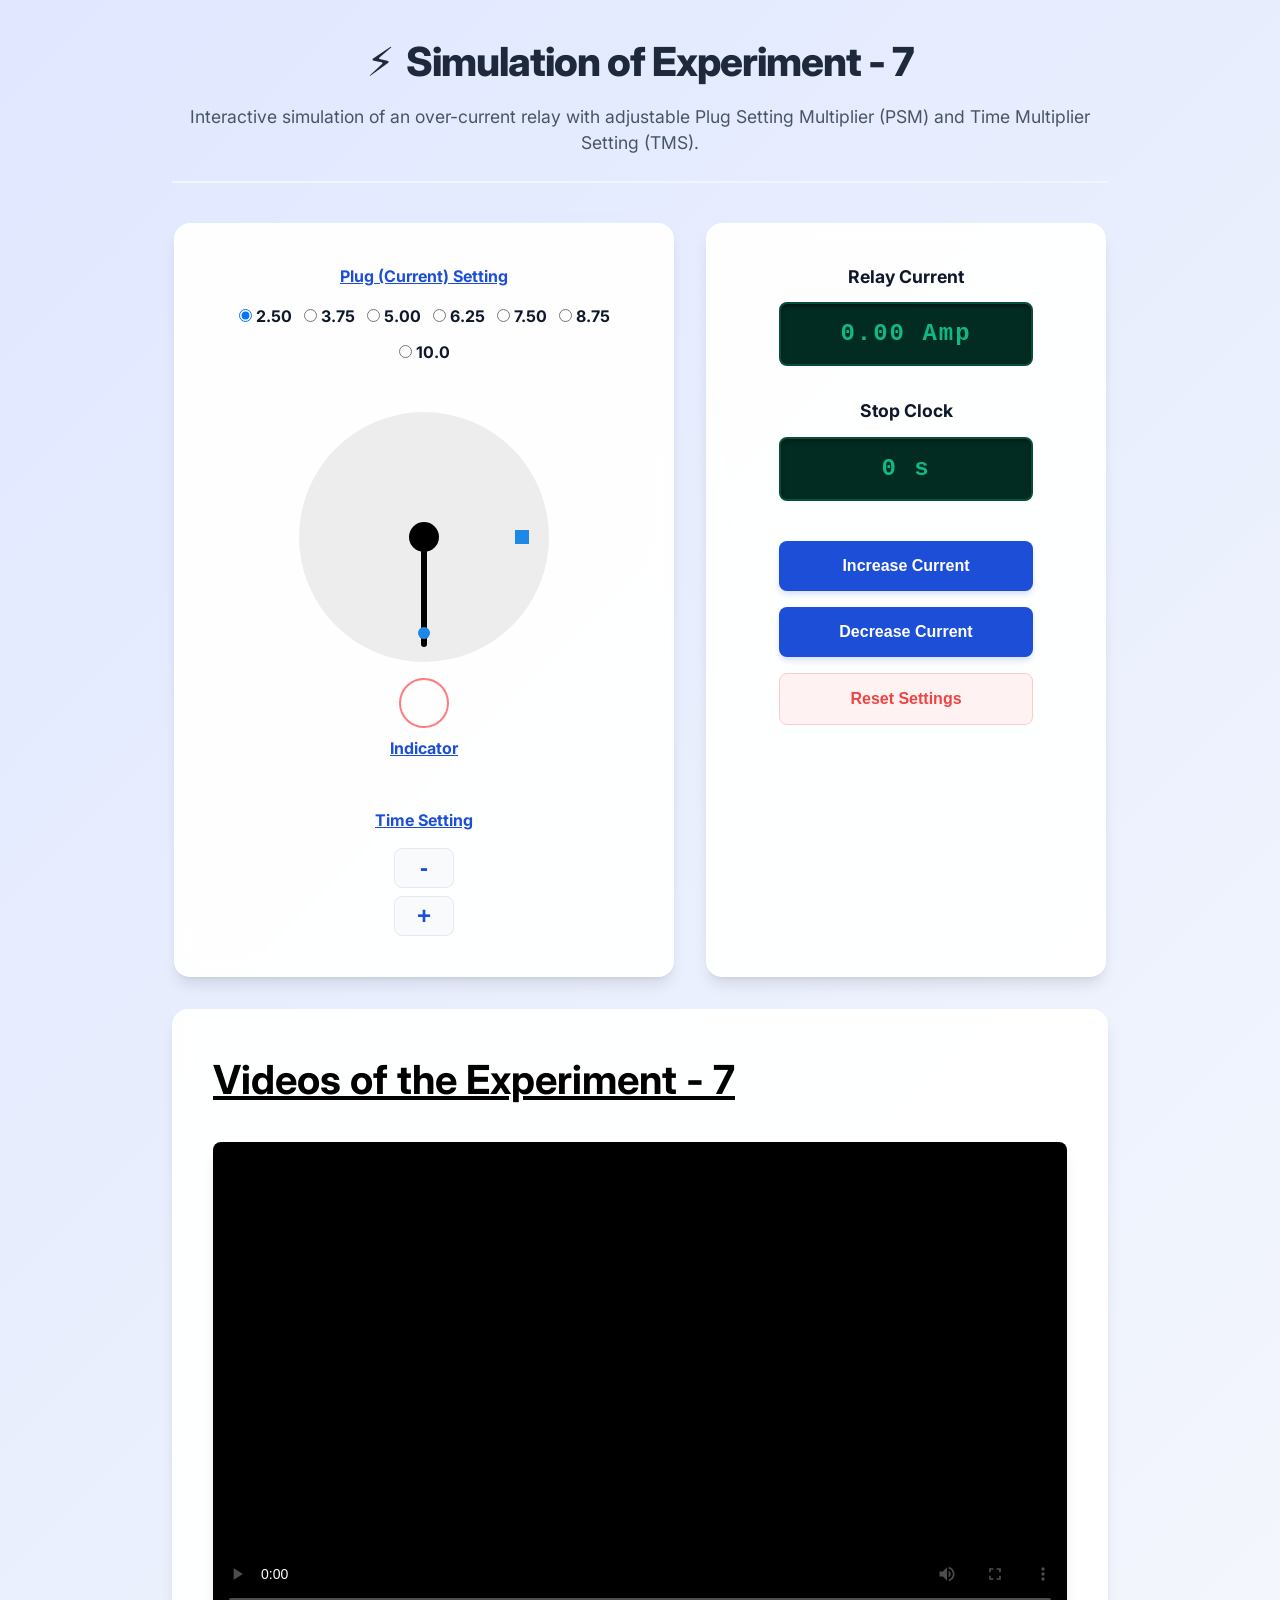
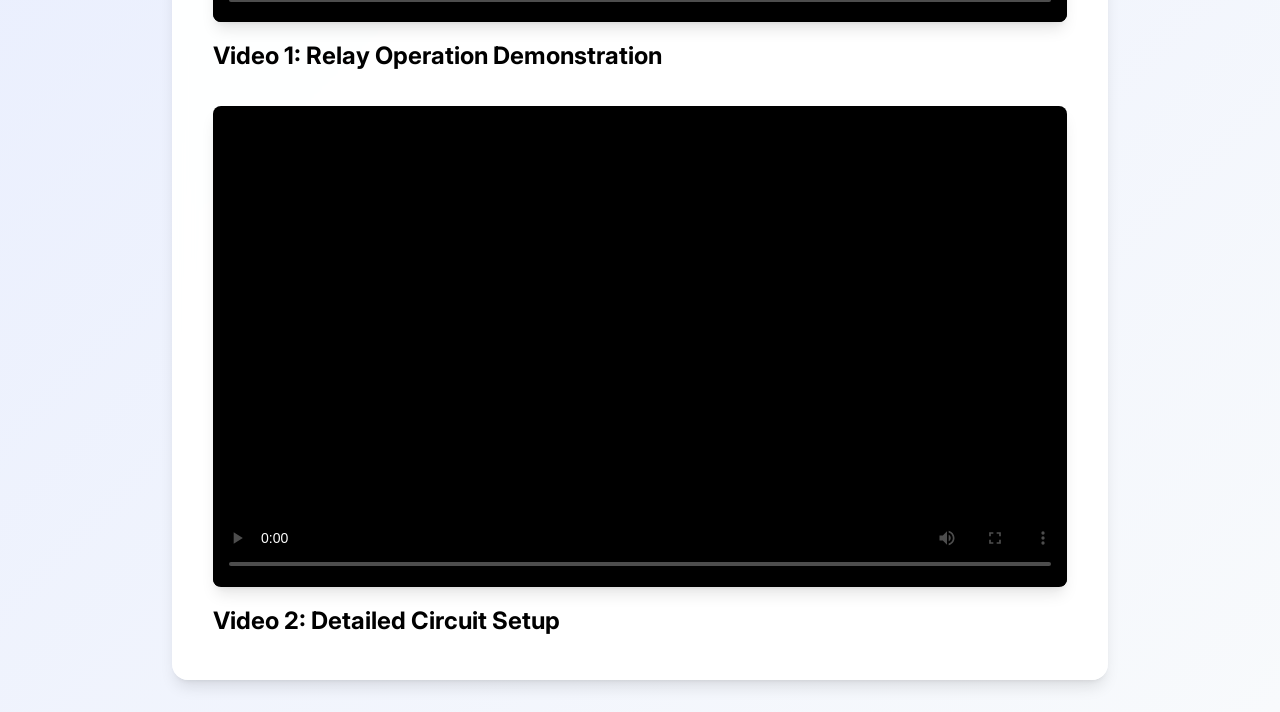
==== experiment/simulation/index.html @ 0c5b054a "Update index.html" ====
<!DOCTYPE html>
<html lang="en">
<head>
    <meta charset="UTF-8">
    <meta name="viewport" content="width=device-width, initial-scale=1.0">
    <title>Over-Current Relay Simulation</title>
    <link rel="stylesheet" href="css/style.css">
    <link href="https://fonts.googleapis.com/css2?family=Inter:wght@400;500;600;700&display=swap" rel="stylesheet">
</head>
<body>
    <div class="app-container">
        <header class="app-header">
            <div class="header-title">
                <span class="icon">⚡</span> Simulation of Experiment - 7
            </div>
            <p class="header-subtitle">Interactive simulation of an over-current relay with adjustable Plug Setting Multiplier (PSM) and Time Multiplier Setting (TMS).</p>
        </header>
        
        <main class="main-content">
            <div class="simulation-layout">
                <!-- Left Panel: Settings & Visualizer -->
                <div class="panel card left-panel">
                    <h3 class="panel-title">Relay Settings</h3>
                    
                    <div class="setting-group">
                        <label class="setting-label">Plug (Current) Setting</label>
                        <div class="radio-group" id="psmGroup">
                            <label><input type="radio" name="psm" value="2.50" checked> 2.50</label>
                            <label><input type="radio" name="psm" value="3.75"> 3.75</label>
                            <label><input type="radio" name="psm" value="5.00"> 5.00</label>
                            <label><input type="radio" name="psm" value="6.25"> 6.25</label>
                            <label><input type="radio" name="psm" value="7.50"> 7.50</label>
                            <label><input type="radio" name="psm" value="8.75"> 8.75</label>
                            <label><input type="radio" name="psm" value="10.0"> 10.0</label>
                        </div>
                    </div>

                    <div class="visualizer">
                        <div class="disc-container">
                            <div class="disc" id="relayDisc">
                                <div class="needle"></div>
                                <div class="disc-center"></div>
                                <div class="moving-contact"></div>
                            </div>
                            <div class="fixed-contact"></div>
                        </div>
                        <div class="indicator" id="tripIndicator"></div>
                        <div class="indicator-label">Indicator</div>
                    </div>

                    <div class="setting-group">
                        <label class="setting-label">Time Setting</label>
                        <div class="tms-controls">
                            <button class="tms-btn" id="decTms">-</button>
                            <div class="tms-value" id="tmsValue">1.0</div>
                            <button class="tms-btn" id="incTms">+</button>
                        </div>
                    </div>
                </div>

                <!-- Right Panel: Controls & Display -->
                <div class="panel card right-panel">
                    <h3 class="panel-title">Instrumentation</h3>

                    <div class="display-group">
                        <label class="display-label">Relay Current</label>
                        <div class="digital-display" id="relayCurrentDisplay">0.00 Amp</div>
                    </div>

                    <div class="display-group">
                        <label class="display-label">Stop Clock</label>
                        <div class="digital-display" id="stopClockDisplay">0.000 s</div>
                    </div>

                    <div class="control-actions">
                        <button class="action-btn" id="incCurrentBtn">Increase Current</button>
                        <button class="action-btn" id="decCurrentBtn">Decrease Current</button>
                        <button class="action-btn reset-btn" id="resetBtn">Reset Settings</button>
                    </div>
                </div>
            </div>
            
            <div class="video-section card">
                <h3 class="panel-title">Videos of the Experiment - 7</h3>
                <div class="video-grid">
                    <div class="video-item">
                        <div class="video-wrapper">
                            <!-- Placeholder for Video 1 -->
                            <video controls poster="https://via.placeholder.com/640x360.png?text=Video+1+Preview">
                                <source src="Exp7.mp4" type="video/mp4">
                                Your browser does not support the video tag.
                            </video>
                        </div>
                        <div class="video-title">Video 1: Relay Operation Demonstration</div>
                    </div>
                    <div class="video-item">
                        <div class="video-wrapper">
                            <!-- Placeholder for Video 2 -->
                            <video controls poster="https://via.placeholder.com/640x360.png?text=Video+2+Preview">
                                <source src="Video7.mp4" type="video/mp4">
                                Your browser does not support the video tag.
                            </video>
                        </div>
                        <div class="video-title">Video 2: Detailed Circuit Setup</div>
                    </div>
                </div>
            </div>
        </main>
    </div>
    
    <script src="js/sim.js"></script>
</body>
</html>
---- experiment/simulation/css/style.css ----
:root {
    --primary-color: #1d4ed8;
    --primary-light: #eff6ff;
    --bg-color: #f1f5f9;
    --card-bg: rgba(255, 255, 255, 0.95);
    --text-main: #0f172a;
    --success: #10b981;
    --danger: #ef4444;
    --digital-bg: #022c22;
    --digital-text: #10b981;
    --border: #e2e8f0;
    --shadow: 0 10px 15px -3px rgb(0 0 0 / 0.1), 0 4px 6px -4px rgb(0 0 0 / 0.1);
}

* {
    box-sizing: border-box;
    margin: 0;
    padding: 0;
}

body {
    font-family: 'Inter', system-ui, -apple-system, sans-serif;
    background: linear-gradient(135deg, #e0e7ff 0%, #f8fafc 100%);
    color: var(--text-main);
    line-height: 1.5;
    min-height: 100vh;
}

.app-container {
    max-width: 1000px;
    margin: 0 auto;
    padding: 2rem;
}

.app-header {
    margin-bottom: 2.5rem;
    padding-bottom: 1.5rem;
    border-bottom: 2px solid var(--primary-light);
    text-align: center;
}

.header-title {
    font-size: 2.5rem;
    font-weight: 800;
    color: #1e293b;
    letter-spacing: -0.025em;
    display: flex;
    justify-content: center;
    align-items: center;
    gap: 0.75rem;
}

.header-subtitle {
    color: #475569;
    font-size: 1.1rem;
    margin-top: 0.75rem;
}

.simulation-layout {
    display: flex;
    justify-content: center;
    gap: 2rem;
    margin-bottom: 2rem;
}

.card {
    background: var(--card-bg);
    border: 1px solid rgba(255, 255, 255, 0.5);
    padding: 2.5rem;
    border-radius: 16px;
    box-shadow: var(--shadow);
    backdrop-filter: blur(10px);
}

.left-panel {
    flex: 1;
    max-width: 500px;
}

.right-panel {
    flex: 1;
    max-width: 400px;
}

.panel-title {
    font-size: 1.2rem;
    font-weight: 700;
    margin-bottom: 1.5rem;
    color: var(--primary-color);
    text-decoration: underline;
    text-align: center;
    display: none; /* Hidden because original UI didn't have these titles */
}

/* Let's show specific titles matching the image */
.setting-label {
    display: block;
    font-weight: 700;
    margin-bottom: 1rem;
    color: var(--primary-color);
    text-decoration: underline;
    text-align: center;
}

.radio-group {
    display: flex;
    flex-wrap: wrap;
    gap: 0.75rem;
    justify-content: center;
    font-weight: bold;
}

.radio-group label {
    display: flex;
    align-items: center;
    gap: 0.25rem;
    font-size: 1rem;
    cursor: pointer;
}

/* Disc Visualizer */
.visualizer {
    display: flex;
    flex-direction: column;
    align-items: center;
    margin: 3rem 0;
}

.disc-container {
    width: 250px;
    height: 250px;
    background-color: #ededed;
    border-radius: 50%;
    position: relative;
    margin-bottom: 1rem;
}

.disc {
    width: 100%;
    height: 100%;
    border-radius: 50%;
    position: relative;
    transform: rotate(0deg);
    transform-origin: center center;
}

.disc-center {
    width: 30px;
    height: 30px;
    background-color: #000;
    border-radius: 50%;
    position: absolute;
    top: 50%;
    left: 50%;
    transform: translate(-50%, -50%);
    z-index: 10;
}

.needle {
    width: 6px;
    height: 110px;
    background-color: #000;
    position: absolute;
    top: 50%;
    left: calc(50% - 3px);
    transform-origin: top center;
    border-radius: 3px;
    z-index: 5;
}

.moving-contact {
    width: 12px;
    height: 12px;
    background-color: #1e88e5; /* Blue dot on needle */
    border-radius: 50%;
    position: absolute;
    top: calc(50% + 90px);
    left: calc(50% - 6px);
    z-index: 6;
}

.fixed-contact {
    width: 14px;
    height: 14px;
    background-color: #1e88e5; /* Blue square */
    position: absolute;
    top: 50%;
    right: 20px;
    transform: translateY(-50%);
}

.indicator {
    width: 50px;
    height: 50px;
    border-radius: 50%;
    border: 2px solid #ff7b7b;
    background-color: transparent;
    transition: background-color 0.1s ease;
}

.indicator.tripped {
    background-color: var(--danger);
    border-color: var(--danger);
}

.indicator-label {
    margin-top: 0.5rem;
    font-weight: 700;
    color: var(--primary-color);
    text-decoration: underline;
}

/* Time Setting */
.tms-controls {
    display: flex;
    flex-direction: column;
    align-items: center;
    gap: 0.5rem;
}

.tms-btn {
    width: 60px;
    height: 40px;
    border: 1px solid var(--border);
    background-color: #f8fafc;
    font-size: 1.5rem;
    font-weight: bold;
    cursor: pointer;
    border-radius: 8px;
    color: var(--primary-color);
    transition: all 0.2s ease;
}

.tms-btn:hover {
    background-color: var(--primary-light);
    border-color: var(--primary-color);
}

.tms-btn:active {
    transform: scale(0.95);
}

.tms-value {
    display: none; 
}

/* Instrumentation Panel */
.display-group {
    margin-bottom: 2rem;
    text-align: center;
}

.display-label {
    display: block;
    font-weight: 700;
    color: var(--text-main);
    margin-bottom: 0.75rem;
    font-size: 1.1rem;
}

.digital-display {
    background-color: var(--digital-bg);
    color: var(--digital-text);
    font-family: 'Courier New', Courier, monospace;
    font-size: 1.5rem;
    font-weight: bold;
    padding: 0.75rem;
    border-radius: 8px;
    border: 2px solid #064e3b;
    box-shadow: inset 0 2px 4px rgba(0,0,0,0.5);
    margin: 0 auto;
    width: 80%;
    text-align: center;
    letter-spacing: 2px;
}

.control-actions {
    display: flex;
    flex-direction: column;
    gap: 1rem;
    margin-top: 2.5rem;
    align-items: center;
}

.action-btn {
    width: 80%;
    padding: 1rem;
    background: var(--primary-color);
    color: white;
    border: none;
    border-radius: 8px;
    font-weight: 600;
    font-size: 1rem;
    cursor: pointer;
    transition: all 0.2s ease;
    box-shadow: 0 4px 6px -1px rgba(29, 78, 216, 0.2);
}

.action-btn:hover {
    background: #1e40af;
    transform: translateY(-1px);
    box-shadow: 0 6px 8px -1px rgba(29, 78, 216, 0.3);
}

.action-btn:active {
    transform: translateY(1px);
    box-shadow: 0 2px 4px -1px rgba(29, 78, 216, 0.2);
}

.reset-btn {
    background: #fef2f2;
    color: var(--danger);
    border: 1px solid #fecaca;
    box-shadow: none;
}

.reset-btn:hover {
    background: #fee2e2;
    border-color: #fca5a5;
    box-shadow: none;
}

/* Video Section */
.video-section {
    margin-top: 2rem;
    max-width: 1000px;
    margin-left: auto;
    margin-right: auto;
}

.video-section .panel-title {
    display: block;
    font-size: 2.5rem;
    color: #000;
    text-decoration: underline;
    text-align: left;
    margin-bottom: 2rem;
}

.video-grid {
    display: flex;
    flex-direction: column;
    gap: 2rem;
}

.video-item {
    display: flex;
    flex-direction: column;
    gap: 1rem;
}

.video-title {
    font-size: 1.5rem;
    font-weight: 700;
    color: #000;
}

.video-wrapper {
    background: #000;
    border-radius: 8px;
    overflow: hidden;
    position: relative;
    padding-bottom: 56.25%; /* 16:9 aspect ratio */
    box-shadow: var(--shadow);
}

.video-wrapper video {
    position: absolute;
    top: 0;
    left: 0;
    width: 100%;
    height: 100%;
    border: none;
    outline: none;
}
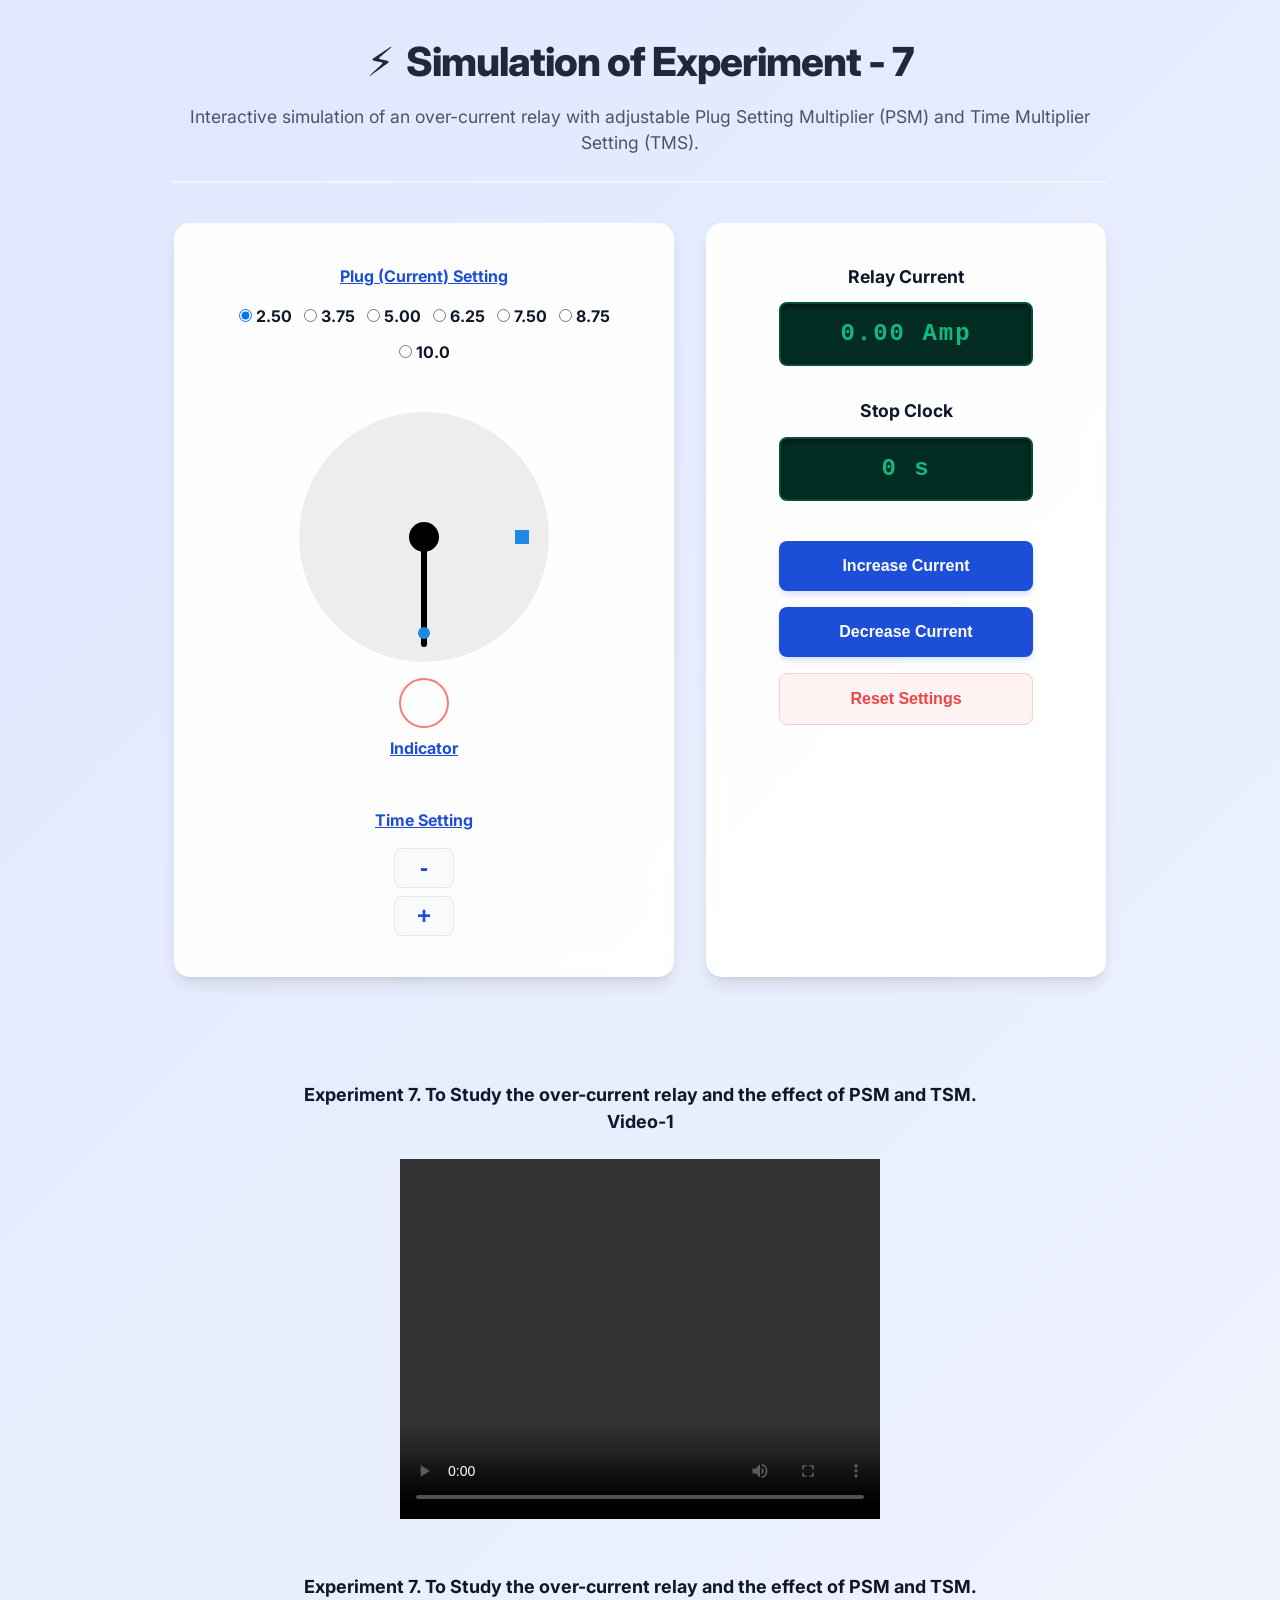
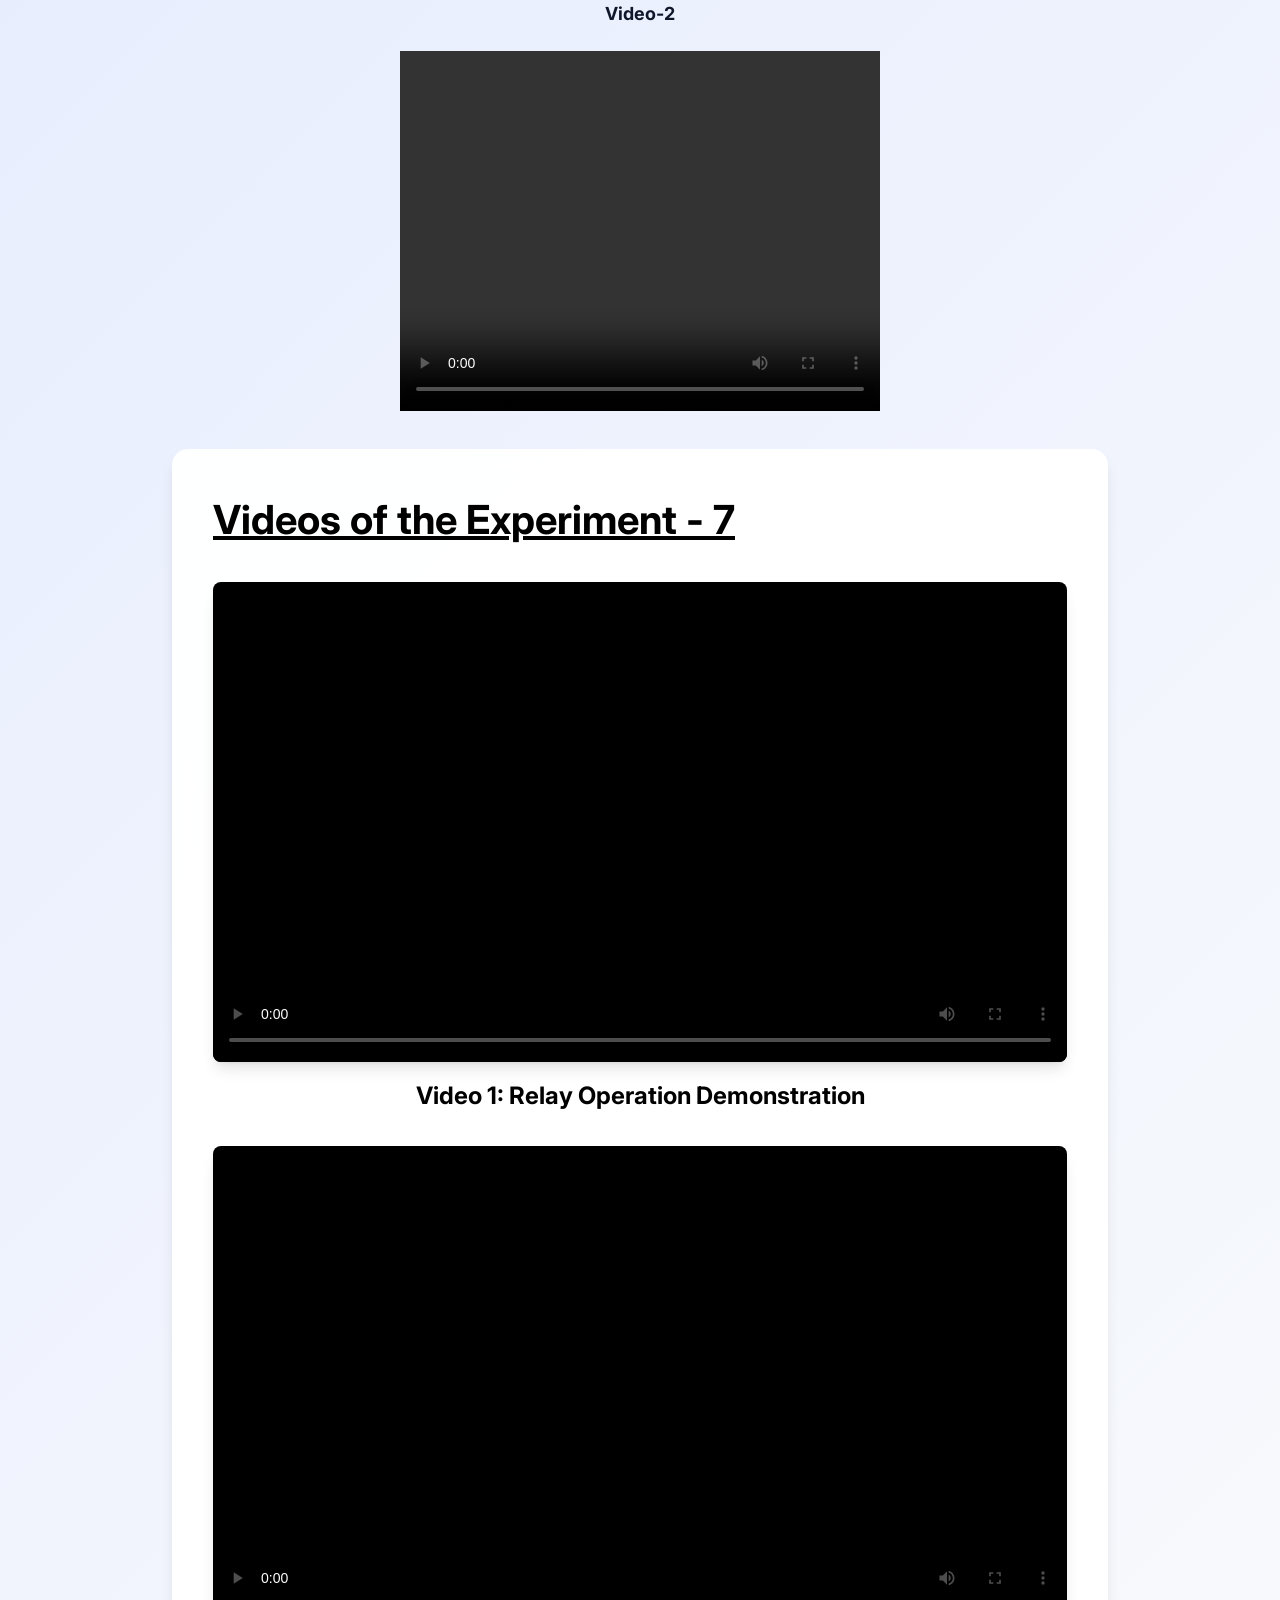
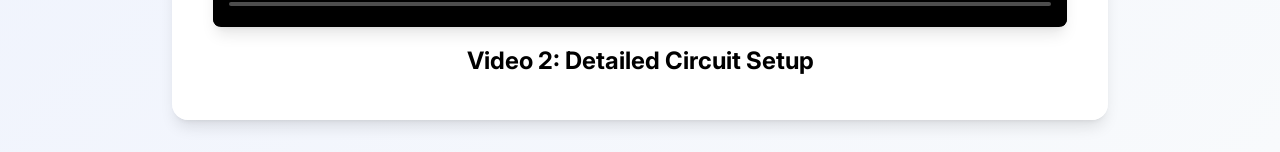
==== commit 1f8d169c: "Update index.html" ====
--- a/experiment/simulation/index.html
+++ b/experiment/simulation/index.html
@@ -81,34 +81,71 @@
                 </div>
             </div>
             
-            <div class="video-section card">
-                <h3 class="panel-title">Videos of the Experiment - 7</h3>
-                <div class="video-grid">
-                    <div class="video-item">
-                        <div class="video-wrapper">
-                            <!-- Placeholder for Video 1 -->
-                            <video controls poster="https://via.placeholder.com/640x360.png?text=Video+1+Preview">
-                                <source src="Exp7.mp4" type="video/mp4">
-                                Your browser does not support the video tag.
-                            </video>
-                        </div>
-                        <div class="video-title">Video 1: Relay Operation Demonstration</div>
-                    </div>
-                    <div class="video-item">
-                        <div class="video-wrapper">
-                            <!-- Placeholder for Video 2 -->
-                            <video controls poster="https://via.placeholder.com/640x360.png?text=Video+2+Preview">
-                                <source src="Video7.mp4" type="video/mp4">
-                                Your browser does not support the video tag.
-                            </video>
-                        </div>
-                        <div class="video-title">Video 2: Detailed Circuit Setup</div>
-                    </div>
-                </div>
+           <!-- end #menu -->
+<br/><br/><br/>
+
+<center>	
+<b style="font-size:18px">
+    Experiment 7. To Study the over-current relay and the effect of PSM and TSM.<br/>
+    Video-1
+</b><br/><br/>
+
+<video width="480" height="360" autoplay loop controls>
+    <source src="videos/exp7.mp4" type="video/mp4">
+    Your browser does not support the video tag.
+</video>
+
+<br/><br/><br/>
+
+<b style="font-size:18px">
+    Experiment 7. To Study the over-current relay and the effect of PSM and TSM.<br/>
+    Video-2
+</b><br/><br/>
+
+<video width="480" height="360" autoplay loop controls>
+    <source src="videos/video7.mp4" type="video/mp4">
+    Your browser does not support the video tag.
+</video>
+
+<div class="video-section card">
+    <h3 class="panel-title">Videos of the Experiment - 7</h3>
+
+    <div class="video-grid">
+
+        <div class="video-item">
+            <div class="video-wrapper">
+                <video controls poster="https://via.placeholder.com/640x360.png?text=Video+1+Preview">
+                    <source src="videos/Exp7.mp4" type="video/mp4">
+                    Your browser does not support the video tag.
+                </video>
             </div>
-        </main>
+
+            <div class="video-title">
+                Video 1: Relay Operation Demonstration
+            </div>
+        </div>
+
+        <div class="video-item">
+            <div class="video-wrapper">
+                <video controls poster="https://via.placeholder.com/640x360.png?text=Video+2+Preview">
+                    <source src="videos/video7.mp4" type="video/mp4">
+                    Your browser does not support the video tag.
+                </video>
+            </div>
+
+            <div class="video-title">
+                Video 2: Detailed Circuit Setup
+            </div>
+        </div>
+
     </div>
-    
-    <script src="js/sim.js"></script>
+</div>
+
+</center>
+
+</main>
+</div>
+
+<script src="js/sim.js"></script>
 </body>
 </html>
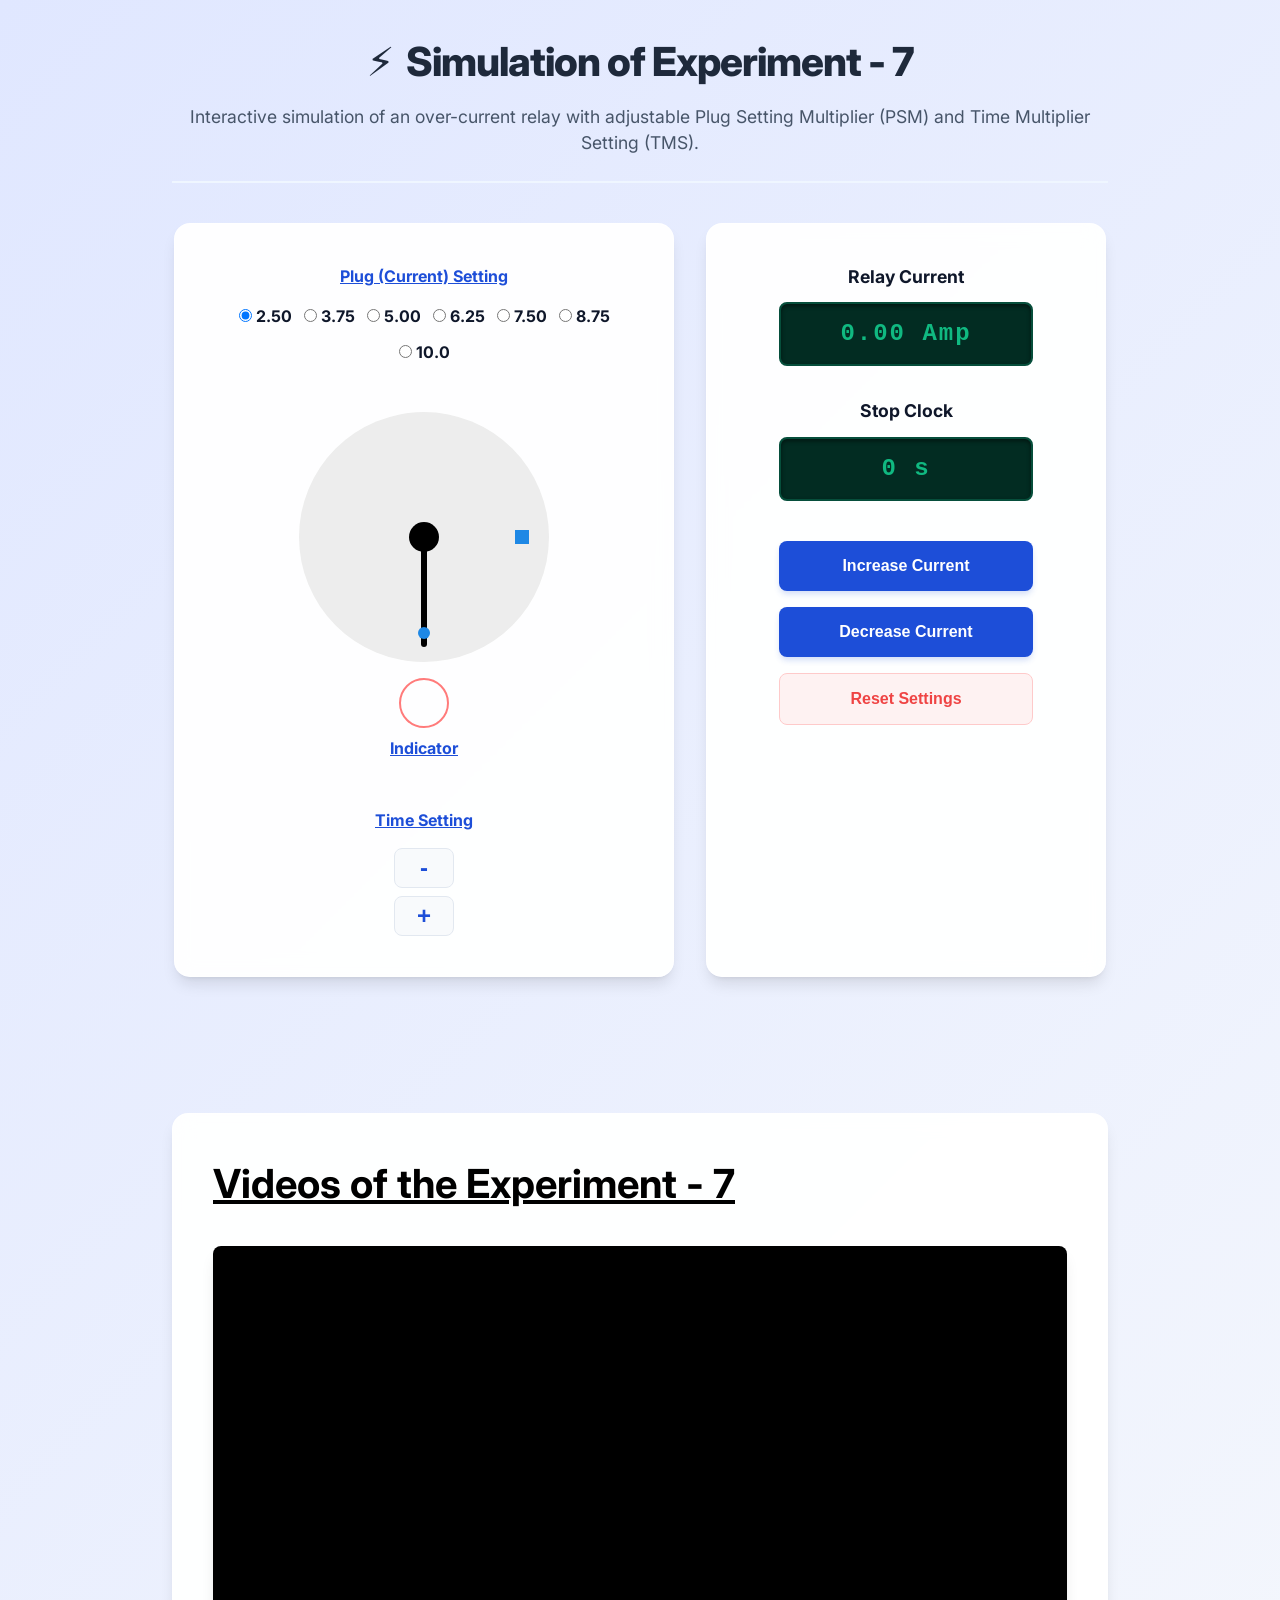
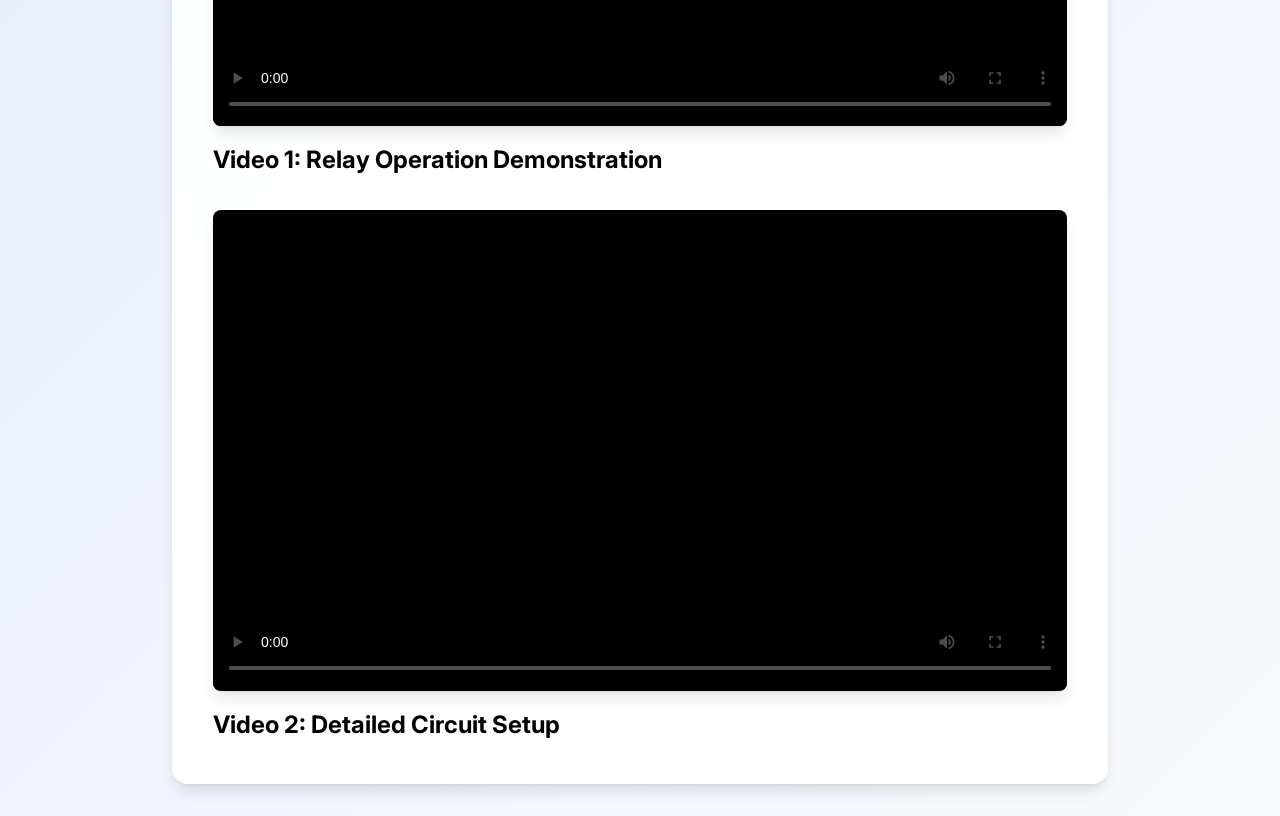
==== commit 8b228c68: "Update index.html" ====
--- a/experiment/simulation/index.html
+++ b/experiment/simulation/index.html
@@ -84,28 +84,6 @@
            <!-- end #menu -->
 <br/><br/><br/>
 
-<center>	
-<b style="font-size:18px">
-    Experiment 7. To Study the over-current relay and the effect of PSM and TSM.<br/>
-    Video-1
-</b><br/><br/>
-
-<video width="480" height="360" autoplay loop controls>
-    <source src="videos/exp7.mp4" type="video/mp4">
-    Your browser does not support the video tag.
-</video>
-
-<br/><br/><br/>
-
-<b style="font-size:18px">
-    Experiment 7. To Study the over-current relay and the effect of PSM and TSM.<br/>
-    Video-2
-</b><br/><br/>
-
-<video width="480" height="360" autoplay loop controls>
-    <source src="videos/video7.mp4" type="video/mp4">
-    Your browser does not support the video tag.
-</video>
 
 <div class="video-section card">
     <h3 class="panel-title">Videos of the Experiment - 7</h3>
@@ -128,7 +106,7 @@
         <div class="video-item">
             <div class="video-wrapper">
                 <video controls poster="https://via.placeholder.com/640x360.png?text=Video+2+Preview">
-                    <source src="videos/video7.mp4" type="video/mp4">
+                    <source src="videos/Video7.mp4" type="video/mp4">
                     Your browser does not support the video tag.
                 </video>
             </div>
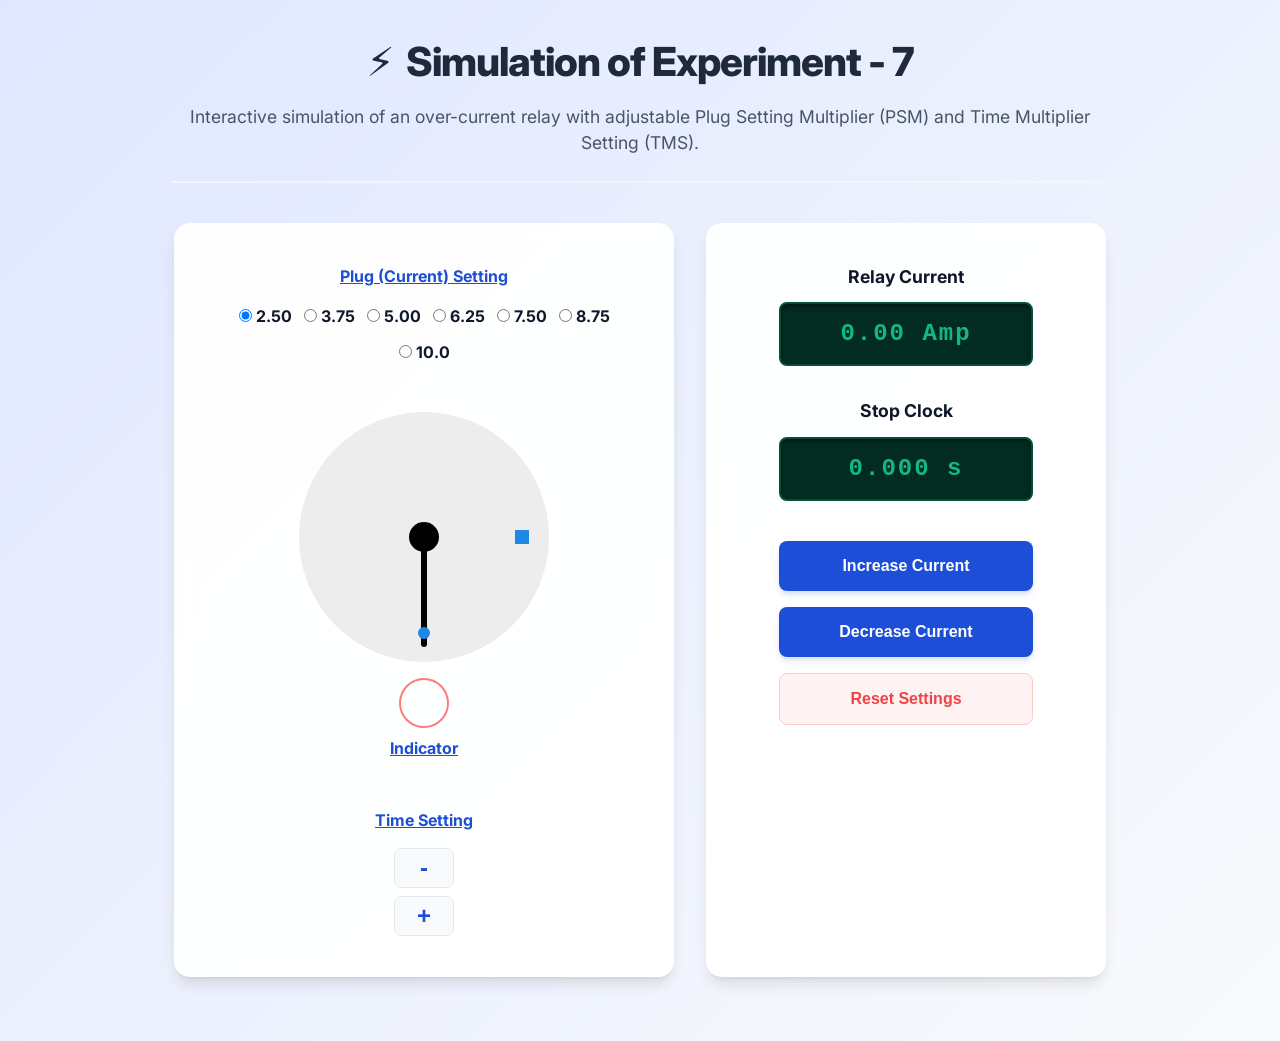
==== commit 26e24bad: "Update index.html" ====
--- a/experiment/simulation/index.html
+++ b/experiment/simulation/index.html
@@ -82,48 +82,3 @@
             </div>
             
            <!-- end #menu -->
-<br/><br/><br/>
-
-
-<div class="video-section card">
-    <h3 class="panel-title">Videos of the Experiment - 7</h3>
-
-    <div class="video-grid">
-
-        <div class="video-item">
-            <div class="video-wrapper">
-                <video controls poster="https://via.placeholder.com/640x360.png?text=Video+1+Preview">
-                    <source src="videos/Exp7.mp4" type="video/mp4">
-                    Your browser does not support the video tag.
-                </video>
-            </div>
-
-            <div class="video-title">
-                Video 1: Relay Operation Demonstration
-            </div>
-        </div>
-
-        <div class="video-item">
-            <div class="video-wrapper">
-                <video controls poster="https://via.placeholder.com/640x360.png?text=Video+2+Preview">
-                    <source src="videos/Video7.mp4" type="video/mp4">
-                    Your browser does not support the video tag.
-                </video>
-            </div>
-
-            <div class="video-title">
-                Video 2: Detailed Circuit Setup
-            </div>
-        </div>
-
-    </div>
-</div>
-
-</center>
-
-</main>
-</div>
-
-<script src="js/sim.js"></script>
-</body>
-</html>
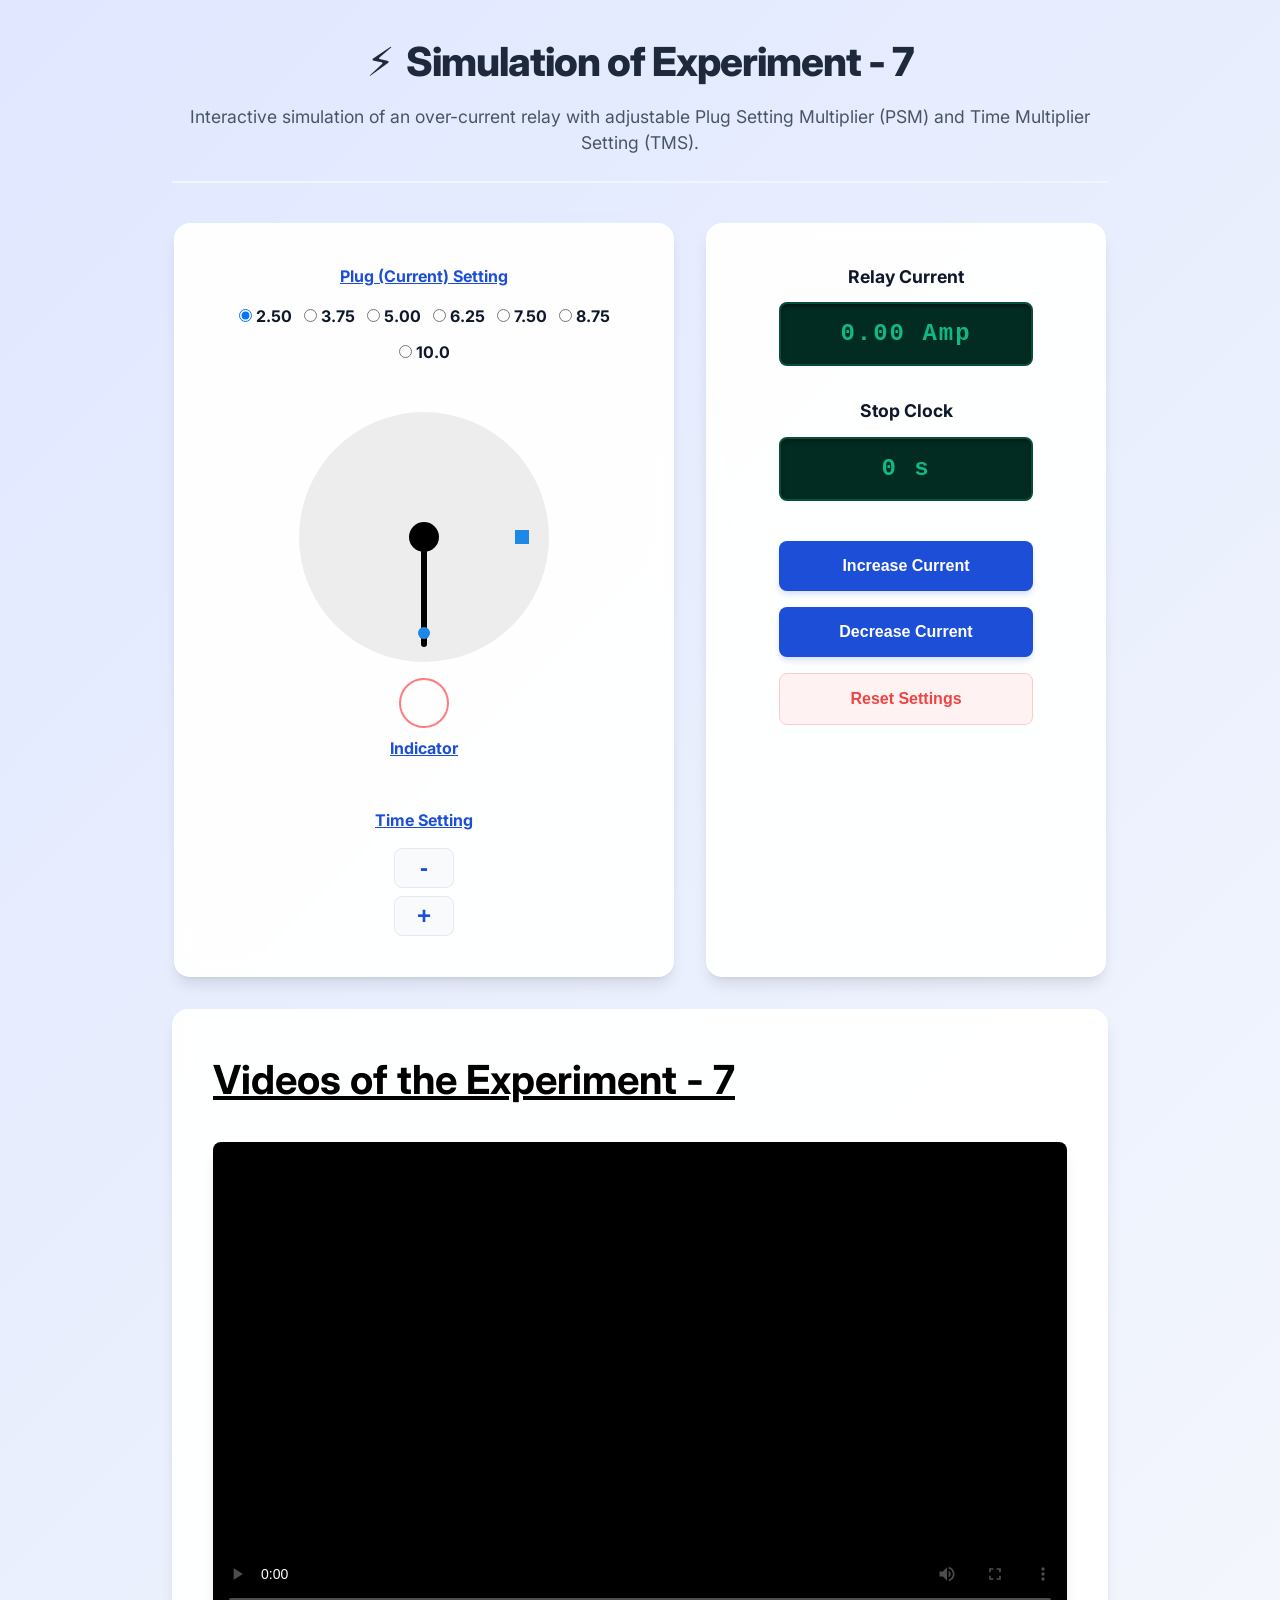
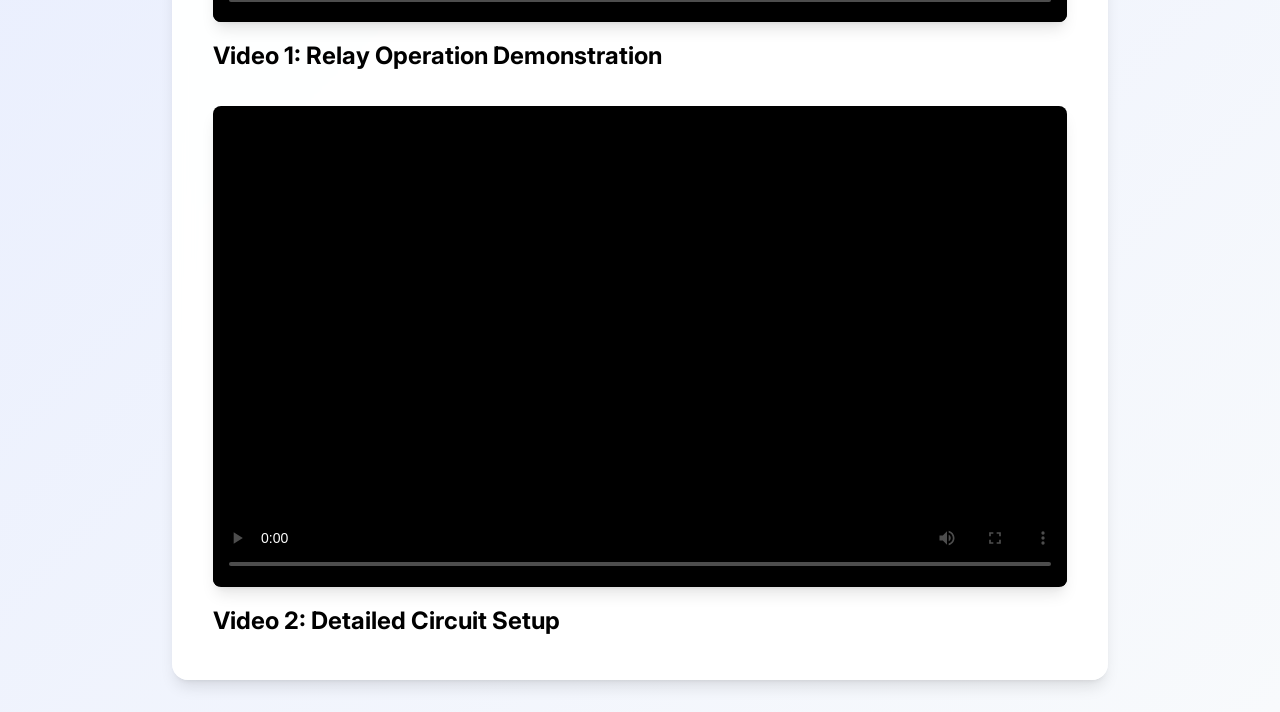
==== commit 2c7e7f93: "Update index.html" ====
--- a/experiment/simulation/index.html
+++ b/experiment/simulation/index.html
@@ -81,4 +81,34 @@
                 </div>
             </div>
             
-           <!-- end #menu -->
+            <div class="video-section card">
+                <h3 class="panel-title">Videos of the Experiment - 7</h3>
+                <div class="video-grid">
+                    <div class="video-item">
+                        <div class="video-wrapper">
+                            <!-- Placeholder for Video 1 -->
+                            <video controls poster="https://via.placeholder.com/640x360.png?text=Video+1+Preview">
+                                <source src="#" type="video/mp4">
+                                Your browser does not support the video tag.
+                            </video>
+                        </div>
+                        <div class="video-title">Video 1: Relay Operation Demonstration</div>
+                    </div>
+                    <div class="video-item">
+                        <div class="video-wrapper">
+                            <!-- Placeholder for Video 2 -->
+                            <video controls poster="https://via.placeholder.com/640x360.png?text=Video+2+Preview">
+                                <source src="#" type="video/mp4">
+                                Your browser does not support the video tag.
+                            </video>
+                        </div>
+                        <div class="video-title">Video 2: Detailed Circuit Setup</div>
+                    </div>
+                </div>
+            </div>
+        </main>
+    </div>
+    
+    <script src="js/sim.js"></script>
+</body>
+</html>
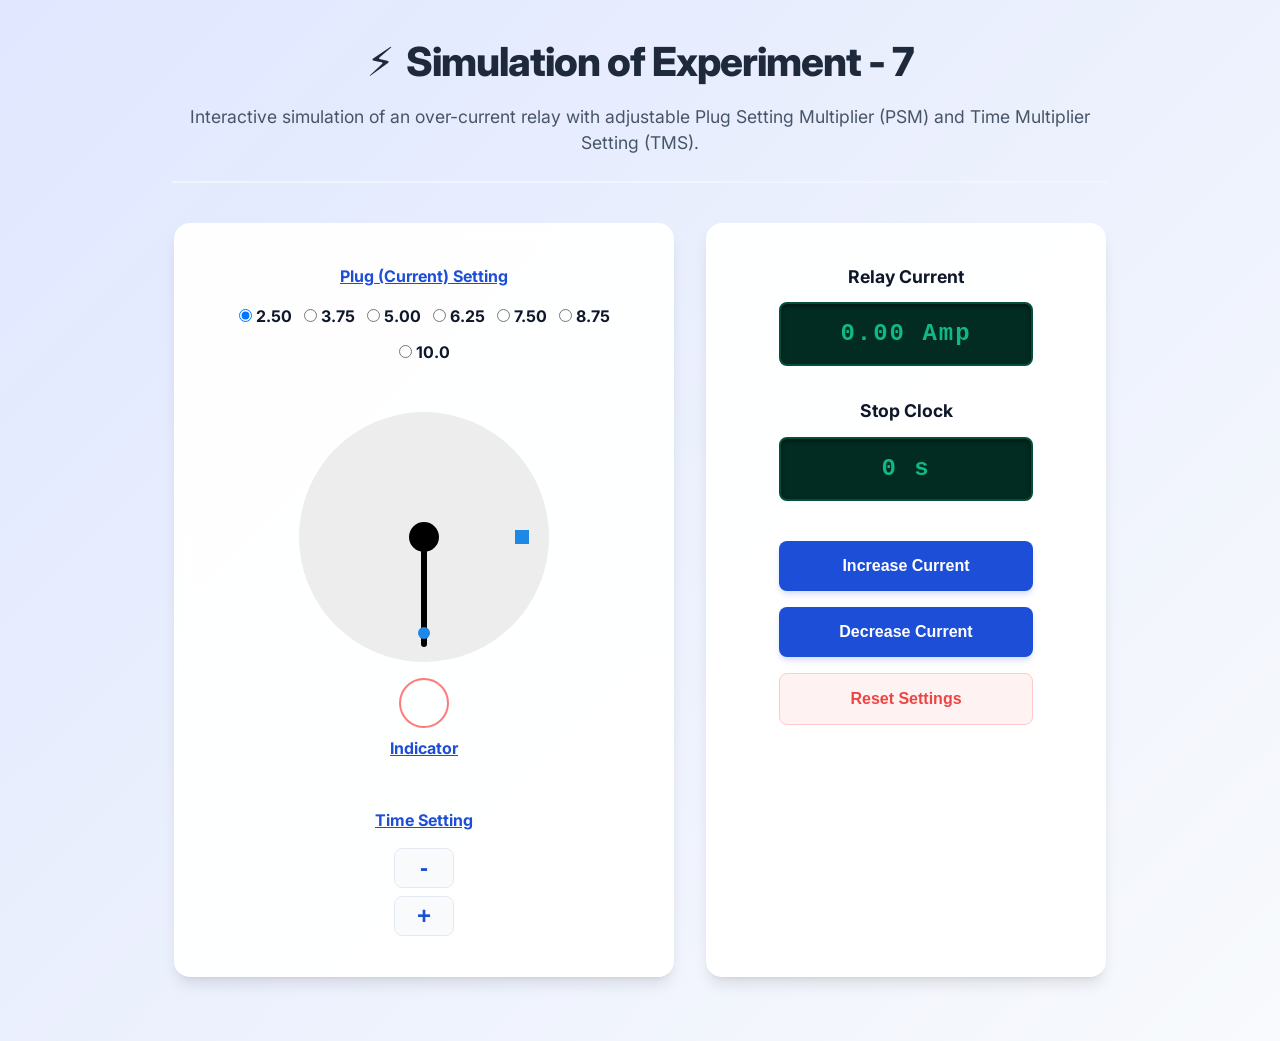
==== commit 3bd94b34: "Update index.html" ====
--- a/experiment/simulation/index.html
+++ b/experiment/simulation/index.html
@@ -1,30 +1,40 @@
-
 <!DOCTYPE html>
 <html lang="en">
 <head>
     <meta charset="UTF-8">
     <meta name="viewport" content="width=device-width, initial-scale=1.0">
     <title>Over-Current Relay Simulation</title>
+
     <link rel="stylesheet" href="css/style.css">
     <link href="https://fonts.googleapis.com/css2?family=Inter:wght@400;500;600;700&display=swap" rel="stylesheet">
 </head>
 <body>
     <div class="app-container">
+
         <header class="app-header">
             <div class="header-title">
-                <span class="icon">⚡</span> Simulation of Experiment - 7
+                <span class="icon">⚡</span>
+                Simulation of Experiment - 7
             </div>
-            <p class="header-subtitle">Interactive simulation of an over-current relay with adjustable Plug Setting Multiplier (PSM) and Time Multiplier Setting (TMS).</p>
+
+            <p class="header-subtitle">
+                Interactive simulation of an over-current relay with adjustable
+                Plug Setting Multiplier (PSM) and Time Multiplier Setting (TMS).
+            </p>
         </header>
-        
+
         <main class="main-content">
+
             <div class="simulation-layout">
-                <!-- Left Panel: Settings & Visualizer -->
+
+                <!-- Left Panel -->
                 <div class="panel card left-panel">
+
                     <h3 class="panel-title">Relay Settings</h3>
-                    
+
                     <div class="setting-group">
                         <label class="setting-label">Plug (Current) Setting</label>
+
                         <div class="radio-group" id="psmGroup">
                             <label><input type="radio" name="psm" value="2.50" checked> 2.50</label>
                             <label><input type="radio" name="psm" value="3.75"> 3.75</label>
@@ -43,24 +53,29 @@
                                 <div class="disc-center"></div>
                                 <div class="moving-contact"></div>
                             </div>
+
                             <div class="fixed-contact"></div>
                         </div>
+
                         <div class="indicator" id="tripIndicator"></div>
                         <div class="indicator-label">Indicator</div>
                     </div>
 
                     <div class="setting-group">
                         <label class="setting-label">Time Setting</label>
+
                         <div class="tms-controls">
                             <button class="tms-btn" id="decTms">-</button>
                             <div class="tms-value" id="tmsValue">1.0</div>
                             <button class="tms-btn" id="incTms">+</button>
                         </div>
                     </div>
+
                 </div>
 
-                <!-- Right Panel: Controls & Display -->
+                <!-- Right Panel -->
                 <div class="panel card right-panel">
+
                     <h3 class="panel-title">Instrumentation</h3>
 
                     <div class="display-group">
@@ -74,41 +89,27 @@
                     </div>
 
                     <div class="control-actions">
-                        <button class="action-btn" id="incCurrentBtn">Increase Current</button>
-                        <button class="action-btn" id="decCurrentBtn">Decrease Current</button>
-                        <button class="action-btn reset-btn" id="resetBtn">Reset Settings</button>
+                        <button class="action-btn" id="incCurrentBtn">
+                            Increase Current
+                        </button>
+
+                        <button class="action-btn" id="decCurrentBtn">
+                            Decrease Current
+                        </button>
+
+                        <button class="action-btn reset-btn" id="resetBtn">
+                            Reset Settings
+                        </button>
                     </div>
+
                 </div>
+
             </div>
-            
-            <div class="video-section card">
-                <h3 class="panel-title">Videos of the Experiment - 7</h3>
-                <div class="video-grid">
-                    <div class="video-item">
-                        <div class="video-wrapper">
-                            <!-- Placeholder for Video 1 -->
-                            <video controls poster="https://via.placeholder.com/640x360.png?text=Video+1+Preview">
-                                <source src="#" type="video/mp4">
-                                Your browser does not support the video tag.
-                            </video>
-                        </div>
-                        <div class="video-title">Video 1: Relay Operation Demonstration</div>
-                    </div>
-                    <div class="video-item">
-                        <div class="video-wrapper">
-                            <!-- Placeholder for Video 2 -->
-                            <video controls poster="https://via.placeholder.com/640x360.png?text=Video+2+Preview">
-                                <source src="#" type="video/mp4">
-                                Your browser does not support the video tag.
-                            </video>
-                        </div>
-                        <div class="video-title">Video 2: Detailed Circuit Setup</div>
-                    </div>
-                </div>
-            </div>
+
         </main>
+
     </div>
-    
+
     <script src="js/sim.js"></script>
 </body>
 </html>
